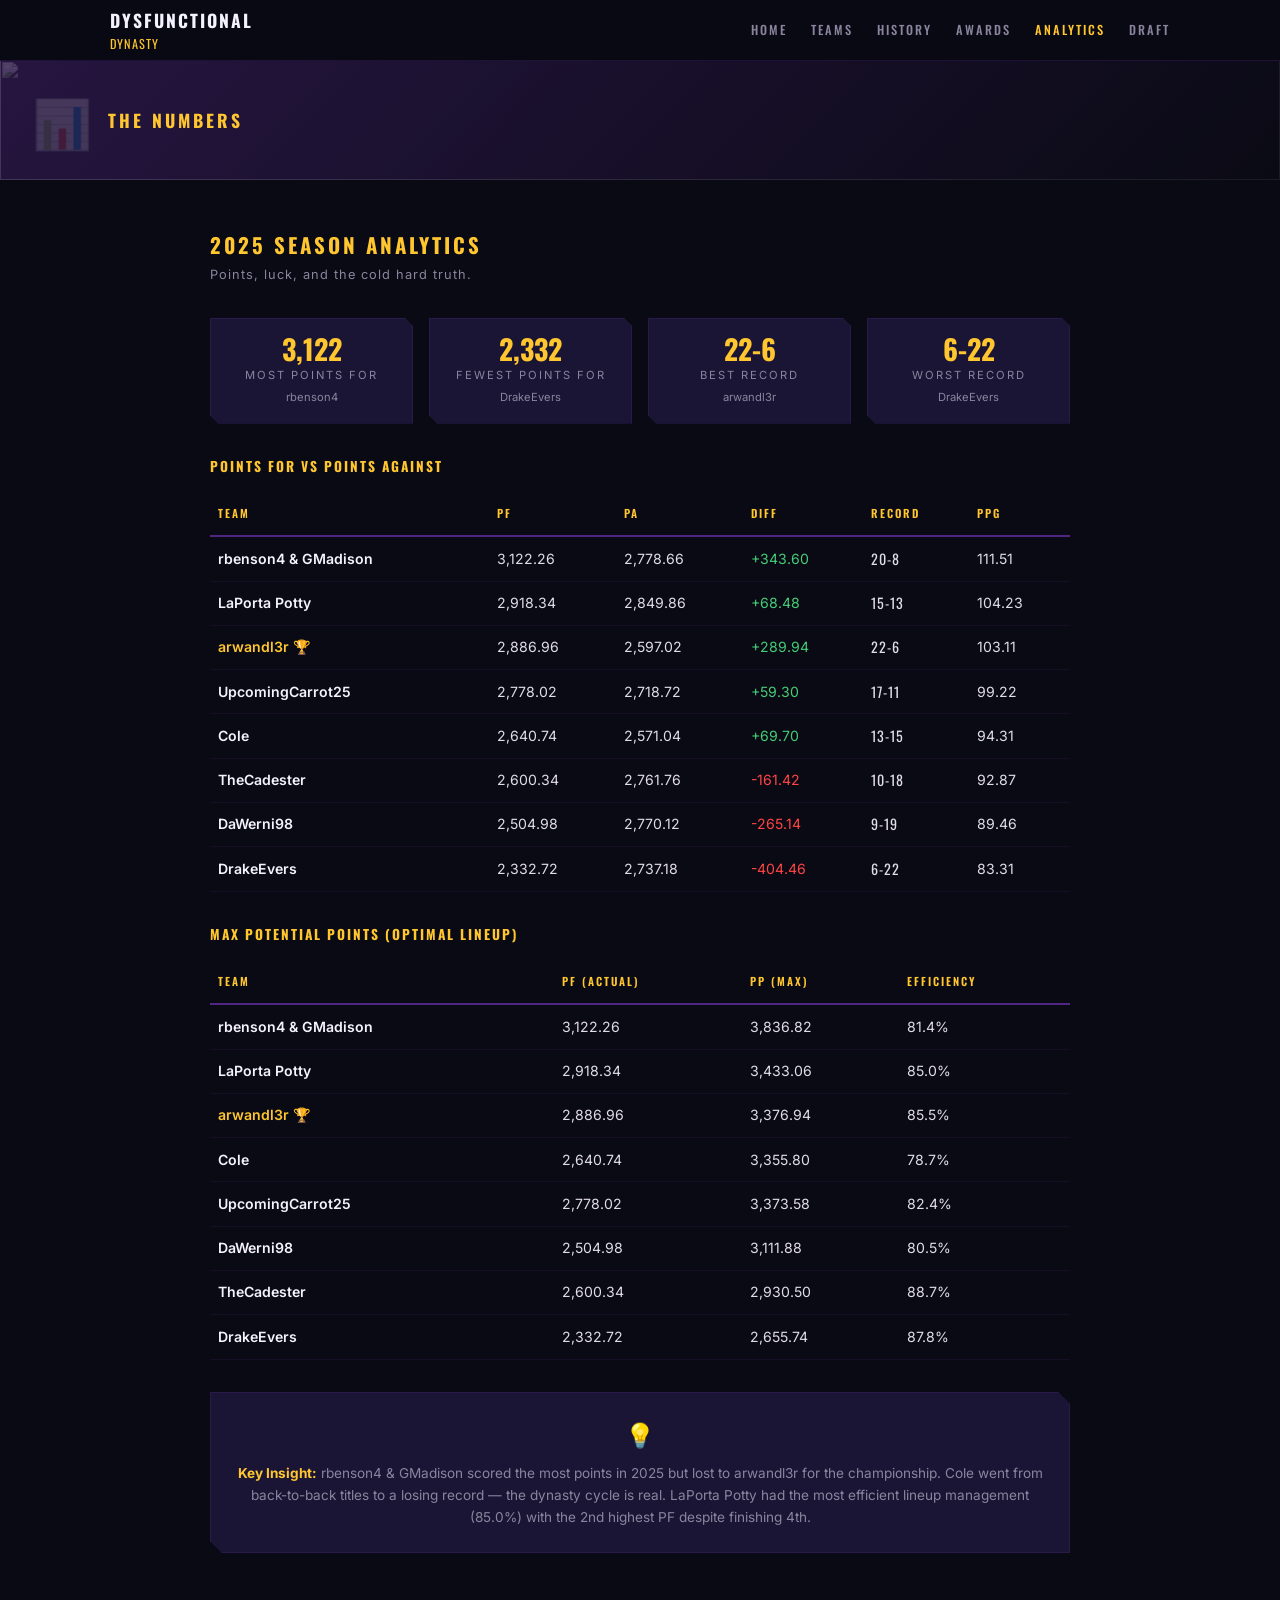
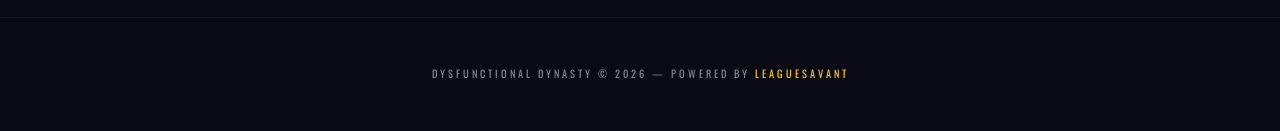
==== analytics.html @ bd943bfa "Dysfunctional Dynasty — full league site" ====
<!DOCTYPE html>
<html lang="en">
<head>
  <meta charset="UTF-8">
  <meta name="viewport" content="width=device-width, initial-scale=1.0">
  <title>Analytics — Dysfunctional Dynasty</title>
  <link rel="stylesheet" href="css/style.css">
  <link href="https://fonts.googleapis.com/css2?family=Oswald:wght@400;500;600;700&family=Inter:wght@300;400;500;600;700&display=swap" rel="stylesheet">
</head>
<body>

<nav class="nav">
  <div class="nav-inner">
    <a href="index.html" class="nav-logo">DYSFUNCTIONAL<span>DYNASTY</span></a>
    <div class="nav-toggle" onclick="this.nextElementSibling.classList.toggle('open')"><span></span><span></span><span></span></div>
    <div class="nav-links">
      <a href="index.html">Home</a>
      <a href="teams.html">Teams</a>
      <a href="history.html">History</a>
      <a href="awards.html">Awards</a>
      <a href="analytics.html" class="active">Analytics</a>
      <a href="draft.html">Draft</a>
    </div>
  </div>
</nav>

<div class="section-divider" style="margin-top:60px;">
  <img src="https://images.unsplash.com/photo-1551958219-acbc608c6377?w=1200&q=80" alt="">
  <div class="section-divider-overlay">
    <div class="num">📊</div>
    <h2>The Numbers</h2>
  </div>
</div>

<section class="section">
  <h2 class="section-title">2025 Season Analytics</h2>
  <p class="section-sub">Points, luck, and the cold hard truth.</p>

  <!-- Top-Line Stats -->
  <div class="analytics-grid">
    <div class="stat-card"><div class="val">3,122</div><div class="label">Most Points For</div><div style="font-size:0.7rem;color:var(--text-muted);margin-top:0.25rem;">rbenson4</div></div>
    <div class="stat-card"><div class="val">2,332</div><div class="label">Fewest Points For</div><div style="font-size:0.7rem;color:var(--text-muted);margin-top:0.25rem;">DrakeEvers</div></div>
    <div class="stat-card"><div class="val">22-6</div><div class="label">Best Record</div><div style="font-size:0.7rem;color:var(--text-muted);margin-top:0.25rem;">arwandl3r</div></div>
    <div class="stat-card"><div class="val">6-22</div><div class="label">Worst Record</div><div style="font-size:0.7rem;color:var(--text-muted);margin-top:0.25rem;">DrakeEvers</div></div>
  </div>

  <!-- Points For / Against -->
  <h3 style="font-family:'Oswald',sans-serif;font-size:0.85rem;letter-spacing:2px;color:var(--gold);margin:2rem 0 1rem;text-transform:uppercase;">Points For vs Points Against</h3>

  <div style="overflow-x:auto;">
    <table class="standings-table">
      <thead>
        <tr><th>Team</th><th>PF</th><th>PA</th><th>Diff</th><th>Record</th><th>PPG</th></tr>
      </thead>
      <tbody>
        <tr><td class="team-name">rbenson4 & GMadison</td><td>3,122.26</td><td>2,778.66</td><td style="color:var(--green);">+343.60</td><td class="record">20-8</td><td>111.51</td></tr>
        <tr><td class="team-name">LaPorta Potty</td><td>2,918.34</td><td>2,849.86</td><td style="color:var(--green);">+68.48</td><td class="record">15-13</td><td>104.23</td></tr>
        <tr><td class="team-name champ">arwandl3r 🏆</td><td>2,886.96</td><td>2,597.02</td><td style="color:var(--green);">+289.94</td><td class="record">22-6</td><td>103.11</td></tr>
        <tr><td class="team-name">UpcomingCarrot25</td><td>2,778.02</td><td>2,718.72</td><td style="color:var(--green);">+59.30</td><td class="record">17-11</td><td>99.22</td></tr>
        <tr><td class="team-name">Cole</td><td>2,640.74</td><td>2,571.04</td><td style="color:var(--green);">+69.70</td><td class="record">13-15</td><td>94.31</td></tr>
        <tr><td class="team-name">TheCadester</td><td>2,600.34</td><td>2,761.76</td><td style="color:var(--red);">-161.42</td><td class="record">10-18</td><td>92.87</td></tr>
        <tr><td class="team-name">DaWerni98</td><td>2,504.98</td><td>2,770.12</td><td style="color:var(--red);">-265.14</td><td class="record">9-19</td><td>89.46</td></tr>
        <tr><td class="team-name">DrakeEvers</td><td>2,332.72</td><td>2,737.18</td><td style="color:var(--red);">-404.46</td><td class="record">6-22</td><td>83.31</td></tr>
      </tbody>
    </table>
  </div>

  <!-- Potential Points -->
  <h3 style="font-family:'Oswald',sans-serif;font-size:0.85rem;letter-spacing:2px;color:var(--gold);margin:2rem 0 1rem;text-transform:uppercase;">Max Potential Points (Optimal Lineup)</h3>

  <div style="overflow-x:auto;">
    <table class="standings-table">
      <thead>
        <tr><th>Team</th><th>PF (Actual)</th><th>PP (Max)</th><th>Efficiency</th></tr>
      </thead>
      <tbody>
        <tr><td class="team-name">rbenson4 & GMadison</td><td>3,122.26</td><td>3,836.82</td><td>81.4%</td></tr>
        <tr><td class="team-name">LaPorta Potty</td><td>2,918.34</td><td>3,433.06</td><td>85.0%</td></tr>
        <tr><td class="team-name champ">arwandl3r 🏆</td><td>2,886.96</td><td>3,376.94</td><td>85.5%</td></tr>
        <tr><td class="team-name">Cole</td><td>2,640.74</td><td>3,355.80</td><td>78.7%</td></tr>
        <tr><td class="team-name">UpcomingCarrot25</td><td>2,778.02</td><td>3,373.58</td><td>82.4%</td></tr>
        <tr><td class="team-name">DaWerni98</td><td>2,504.98</td><td>3,111.88</td><td>80.5%</td></tr>
        <tr><td class="team-name">TheCadester</td><td>2,600.34</td><td>2,930.50</td><td>88.7%</td></tr>
        <tr><td class="team-name">DrakeEvers</td><td>2,332.72</td><td>2,655.74</td><td>87.8%</td></tr>
      </tbody>
    </table>
  </div>

  <div class="card" style="margin-top:2rem;text-align:center;">
    <div style="font-size:1.5rem;margin-bottom:0.5rem;">💡</div>
    <p style="color:var(--text-muted);font-size:0.85rem;">
      <strong style="color:var(--gold);">Key Insight:</strong> rbenson4 & GMadison scored the most points in 2025 but lost to arwandl3r for the championship. Cole went from back-to-back titles to a losing record — the dynasty cycle is real. LaPorta Potty had the most efficient lineup management (85.0%) with the 2nd highest PF despite finishing 4th.
    </p>
  </div>
</section>

<footer>Dysfunctional Dynasty &copy; 2026 — Powered by <span>LeagueSavant</span></footer>

</body>
</html>
---- css/style.css ----
/* ============================================
   DYSFUNCTIONAL DYNASTY — Vikings Theme
   Purple & Gold / Dark Mode
   ============================================ */

:root {
  --bg: #0a0a14;
  --bg-alt: #12102a;
  --card: #1a1535;
  --card-hover: #221d42;
  --purple: #4F2683;
  --purple-dark: #3a1d62;
  --purple-light: #6b3fa0;
  --gold: #FFC62F;
  --gold-dark: #d4a520;
  --gold-soft: rgba(255,198,47,0.08);
  --gold-glow: rgba(255,198,47,0.15);
  --text: #e0dce8;
  --text-muted: #8a849e;
  --white: #f5f2ff;
  --border: rgba(79,38,131,0.3);
  --border-gold: rgba(255,198,47,0.2);
  --shadow: 0 2px 12px rgba(0,0,0,0.3);
  --shadow-lg: 0 8px 30px rgba(0,0,0,0.4);
  --red: #ff4444;
  --green: #44cc77;
}

*, *::before, *::after { box-sizing: border-box; margin: 0; padding: 0; }
html { scroll-behavior: smooth; }

body {
  font-family: 'Inter', -apple-system, sans-serif;
  background: var(--bg);
  color: var(--text);
  line-height: 1.6;
  -webkit-font-smoothing: antialiased;
}

a { text-decoration: none; color: inherit; }
ul { list-style: none; }
img { max-width: 100%; display: block; }

h1, h2, h3, h4 {
  font-family: 'Oswald', sans-serif;
  font-weight: 700;
  text-transform: uppercase;
}

/* === NAV === */
.nav {
  position: fixed;
  top: 0; left: 0; right: 0;
  z-index: 100;
  background: rgba(10,10,20,0.95);
  backdrop-filter: blur(12px);
  border-bottom: 1px solid var(--border);
}
.nav-inner {
  max-width: 1100px;
  margin: 0 auto;
  display: flex;
  align-items: center;
  justify-content: space-between;
  padding: 0 1.25rem;
  height: 60px;
}
.nav-logo {
  font-family: 'Oswald', sans-serif;
  font-size: 1.1rem;
  font-weight: 700;
  letter-spacing: 2px;
  color: var(--white);
}
.nav-logo span { color: var(--gold); font-size: 0.7em; display: block; letter-spacing: 1px; font-weight: 400; }
.nav-links { display: flex; gap: 1.5rem; }
.nav-links a {
  font-family: 'Oswald', sans-serif;
  font-size: 0.78rem;
  font-weight: 500;
  letter-spacing: 2px;
  text-transform: uppercase;
  color: var(--text-muted);
  transition: color 0.2s;
}
.nav-links a:hover, .nav-links a.active { color: var(--gold); }

.nav-toggle { display: none; cursor: pointer; }
.nav-toggle span { display: block; width: 22px; height: 2px; background: var(--gold); margin: 5px 0; transition: 0.3s; }

@media (max-width: 700px) {
  .nav-toggle { display: block; }
  .nav-links {
    display: none;
    position: absolute;
    top: 60px; left: 0; right: 0;
    background: rgba(10,10,20,0.98);
    flex-direction: column;
    padding: 1rem 1.25rem;
    gap: 0.75rem;
    border-bottom: 1px solid var(--border);
  }
  .nav-links.open { display: flex; }
}

/* === HERO === */
.hero {
  position: relative;
  min-height: 85vh;
  display: flex;
  align-items: center;
  justify-content: center;
  text-align: center;
  overflow: hidden;
  background: linear-gradient(165deg, var(--bg) 0%, var(--bg-alt) 50%, var(--bg) 100%);
  padding-top: 60px;
}
.hero::before {
  content: '';
  position: absolute;
  top: 0; left: 0; right: 0; bottom: 0;
  background: url('https://images.unsplash.com/photo-1566577739112-5180d4bf9390?w=1600&q=80') center/cover;
  opacity: 0.08;
  filter: grayscale(20%);
}
.hero::after {
  content: '';
  position: absolute;
  bottom: 0; left: 0; right: 0;
  height: 250px;
  background: linear-gradient(transparent, var(--bg));
}
.hero-content { position: relative; z-index: 2; padding: 2rem 1.25rem; }

/* === SECTIONS === */
.section { max-width: 900px; margin: 0 auto; padding: 3rem 1.25rem; }
.section-title {
  font-size: 1.3rem;
  letter-spacing: 3px;
  color: var(--gold);
  margin-bottom: 0.25rem;
}
.section-sub {
  font-size: 0.8rem;
  color: var(--text-muted);
  letter-spacing: 1px;
  margin-bottom: 2rem;
}
.gold-line {
  width: 50px;
  height: 3px;
  background: var(--gold);
  margin-bottom: 1.5rem;
}

/* === CARDS === */
.card {
  background: var(--card);
  border: 1px solid var(--border);
  padding: 1.5rem;
  margin-bottom: 1rem;
  transition: all 0.2s;
  clip-path: polygon(0 0, calc(100% - 12px) 0, 100% 12px, 100% 100%, 12px 100%, 0 calc(100% - 12px));
}
.card:hover { border-color: var(--border-gold); background: var(--card-hover); }

/* === TABLES === */
.standings-table {
  width: 100%;
  border-collapse: collapse;
  font-size: 0.88rem;
}
.standings-table th {
  font-family: 'Oswald', sans-serif;
  font-size: 0.7rem;
  font-weight: 600;
  letter-spacing: 2px;
  text-transform: uppercase;
  color: var(--gold);
  text-align: left;
  padding: 0.75rem 0.5rem;
  border-bottom: 2px solid var(--purple);
}
.standings-table td {
  padding: 0.65rem 0.5rem;
  border-bottom: 1px solid rgba(79,38,131,0.15);
  color: var(--text);
}
.standings-table tr:hover td { background: var(--gold-soft); }
.standings-table .rank {
  font-family: 'Oswald', sans-serif;
  font-weight: 700;
  color: var(--gold);
  width: 30px;
}
.standings-table .team-name { font-weight: 600; color: var(--white); }
.standings-table .record { font-family: 'Oswald', sans-serif; letter-spacing: 1px; }
.standings-table .champ { color: var(--gold); }

/* === CHAMPION BANNER === */
.champ-banner {
  background: linear-gradient(135deg, var(--purple-dark), var(--card));
  border: 2px solid var(--gold);
  padding: 2rem;
  text-align: center;
  margin-bottom: 2rem;
  position: relative;
  overflow: hidden;
  clip-path: polygon(0 0, calc(100% - 16px) 0, 100% 16px, 100% 100%, 16px 100%, 0 calc(100% - 16px));
}
.champ-banner::before {
  content: '';
  position: absolute;
  top: 0; left: 0; right: 0; bottom: 0;
  background: radial-gradient(ellipse at center, rgba(255,198,47,0.06) 0%, transparent 70%);
}
.champ-banner .trophy { font-size: 3rem; margin-bottom: 0.5rem; }
.champ-banner h3 {
  font-size: 0.7rem;
  letter-spacing: 4px;
  color: var(--gold);
  margin-bottom: 0.25rem;
}
.champ-banner .champ-name {
  font-family: 'Oswald', sans-serif;
  font-size: clamp(1.75rem, 5vw, 2.5rem);
  font-weight: 700;
  color: var(--white);
}
.champ-banner .champ-record {
  font-family: 'Oswald', sans-serif;
  font-size: 1rem;
  color: var(--gold);
  letter-spacing: 2px;
  margin-top: 0.25rem;
}

/* === SECTION DIVIDERS === */
.section-divider {
  position: relative;
  height: 120px;
  overflow: hidden;
  margin: 2rem 0 0;
}
.section-divider img {
  width: 100%;
  height: 100%;
  object-fit: cover;
  filter: grayscale(30%) brightness(0.35);
}
.section-divider-overlay {
  position: absolute;
  top: 0; left: 0; right: 0; bottom: 0;
  background: linear-gradient(135deg, rgba(79,38,131,0.4), rgba(10,10,20,0.7));
  display: flex;
  align-items: center;
  padding: 0 2rem;
}
.section-divider .num {
  font-family: 'Oswald', sans-serif;
  font-size: 3rem;
  font-weight: 700;
  color: rgba(255,198,47,0.15);
  margin-right: 1rem;
  line-height: 1;
}
.section-divider h2 {
  font-size: 1.1rem;
  letter-spacing: 3px;
  color: var(--gold);
}

/* === TEAM CARDS === */
.team-grid { display: grid; grid-template-columns: repeat(auto-fill, minmax(280px, 1fr)); gap: 1rem; }
.team-card {
  background: var(--card);
  border: 1px solid var(--border);
  padding: 1.25rem;
  transition: all 0.2s;
  clip-path: polygon(0 0, calc(100% - 10px) 0, 100% 10px, 100% 100%, 10px 100%, 0 calc(100% - 10px));
}
.team-card:hover { border-color: var(--border-gold); transform: translateY(-2px); }
.team-card .owner {
  font-family: 'Oswald', sans-serif;
  font-size: 1.1rem;
  font-weight: 600;
  color: var(--white);
}
.team-card .team-label {
  font-size: 0.78rem;
  color: var(--gold);
  font-style: italic;
  margin-bottom: 0.5rem;
}
.team-card .record-line {
  font-family: 'Oswald', sans-serif;
  font-size: 0.85rem;
  color: var(--text);
  letter-spacing: 1px;
}
.team-card .pts {
  font-size: 0.75rem;
  color: var(--text-muted);
}

/* === HISTORY TIMELINE === */
.timeline-item {
  background: var(--card);
  border-left: 3px solid var(--gold);
  padding: 1.25rem 1.5rem;
  margin-bottom: 1.5rem;
  margin-left: 1rem;
  position: relative;
}
.timeline-item::before {
  content: '';
  position: absolute;
  left: -9px;
  top: 1.5rem;
  width: 14px;
  height: 14px;
  background: var(--gold);
  clip-path: polygon(50% 0%, 100% 50%, 50% 100%, 0% 50%);
}
.timeline-item .year {
  font-family: 'Oswald', sans-serif;
  font-size: 1.5rem;
  font-weight: 700;
  color: var(--gold);
}
.timeline-item .winner {
  font-size: 1rem;
  color: var(--white);
  font-weight: 600;
  margin: 0.25rem 0;
}
.timeline-item .details { font-size: 0.82rem; color: var(--text-muted); }

/* === ANALYTICS === */
.analytics-grid { display: grid; grid-template-columns: repeat(auto-fill, minmax(200px, 1fr)); gap: 1rem; margin-bottom: 2rem; }
.stat-card {
  background: var(--card);
  border: 1px solid var(--border);
  padding: 1rem;
  text-align: center;
  clip-path: polygon(0 0, calc(100% - 8px) 0, 100% 8px, 100% 100%, 8px 100%, 0 calc(100% - 8px));
}
.stat-card .val {
  font-family: 'Oswald', sans-serif;
  font-size: 1.75rem;
  font-weight: 700;
  color: var(--gold);
  line-height: 1;
}
.stat-card .label {
  font-size: 0.7rem;
  letter-spacing: 2px;
  text-transform: uppercase;
  color: var(--text-muted);
  margin-top: 0.25rem;
}

/* === COUNTDOWN === */
.countdown {
  display: flex;
  gap: clamp(0.5rem, 3vw, 1.5rem);
  justify-content: center;
  flex-wrap: wrap;
  margin: 2rem 0;
}
.countdown-box {
  background: rgba(79,38,131,0.3);
  border: 1px solid var(--border-gold);
  padding: 1rem 1.25rem;
  min-width: 80px;
  text-align: center;
  clip-path: polygon(0 0, calc(100% - 6px) 0, 100% 6px, 100% 100%, 6px 100%, 0 calc(100% - 6px));
}
.countdown-box .num {
  font-family: 'Oswald', sans-serif;
  font-size: clamp(1.75rem, 5vw, 2.5rem);
  font-weight: 700;
  color: var(--gold);
  line-height: 1;
}
.countdown-box .unit {
  font-size: 0.6rem;
  letter-spacing: 2px;
  text-transform: uppercase;
  color: var(--text-muted);
  margin-top: 0.2rem;
}

/* === BUTTONS === */
.btn {
  display: inline-block;
  font-family: 'Oswald', sans-serif;
  font-size: 0.82rem;
  font-weight: 600;
  letter-spacing: 2px;
  text-transform: uppercase;
  padding: 0.75rem 2rem;
  transition: all 0.25s;
  cursor: pointer;
  border: none;
  clip-path: polygon(0 0, calc(100% - 8px) 0, 100% 8px, 100% 100%, 8px 100%, 0 calc(100% - 8px));
}
.btn-gold { background: var(--gold); color: var(--bg); }
.btn-gold:hover { background: var(--gold-dark); transform: translateY(-1px); }
.btn-outline {
  background: transparent;
  border: 1px solid var(--gold);
  color: var(--gold);
}

/* === FOOTER === */
footer {
  text-align: center;
  padding: 3rem 1rem;
  font-family: 'Oswald', sans-serif;
  font-size: 0.65rem;
  letter-spacing: 3px;
  text-transform: uppercase;
  color: var(--text-muted);
  border-top: 1px solid var(--border);
}
footer span { color: var(--gold); }

/* === FORMAT INFO === */
.format-grid {
  display: grid;
  grid-template-columns: repeat(auto-fill, minmax(160px, 1fr));
  gap: 0.75rem;
  margin-top: 1.5rem;
}
.format-item {
  background: var(--card);
  border: 1px solid var(--border);
  padding: 0.75rem;
  text-align: center;
}
.format-item .val {
  font-family: 'Oswald', sans-serif;
  font-size: 1.1rem;
  font-weight: 600;
  color: var(--gold);
}
.format-item .label {
  font-size: 0.7rem;
  color: var(--text-muted);
  text-transform: uppercase;
  letter-spacing: 1px;
}
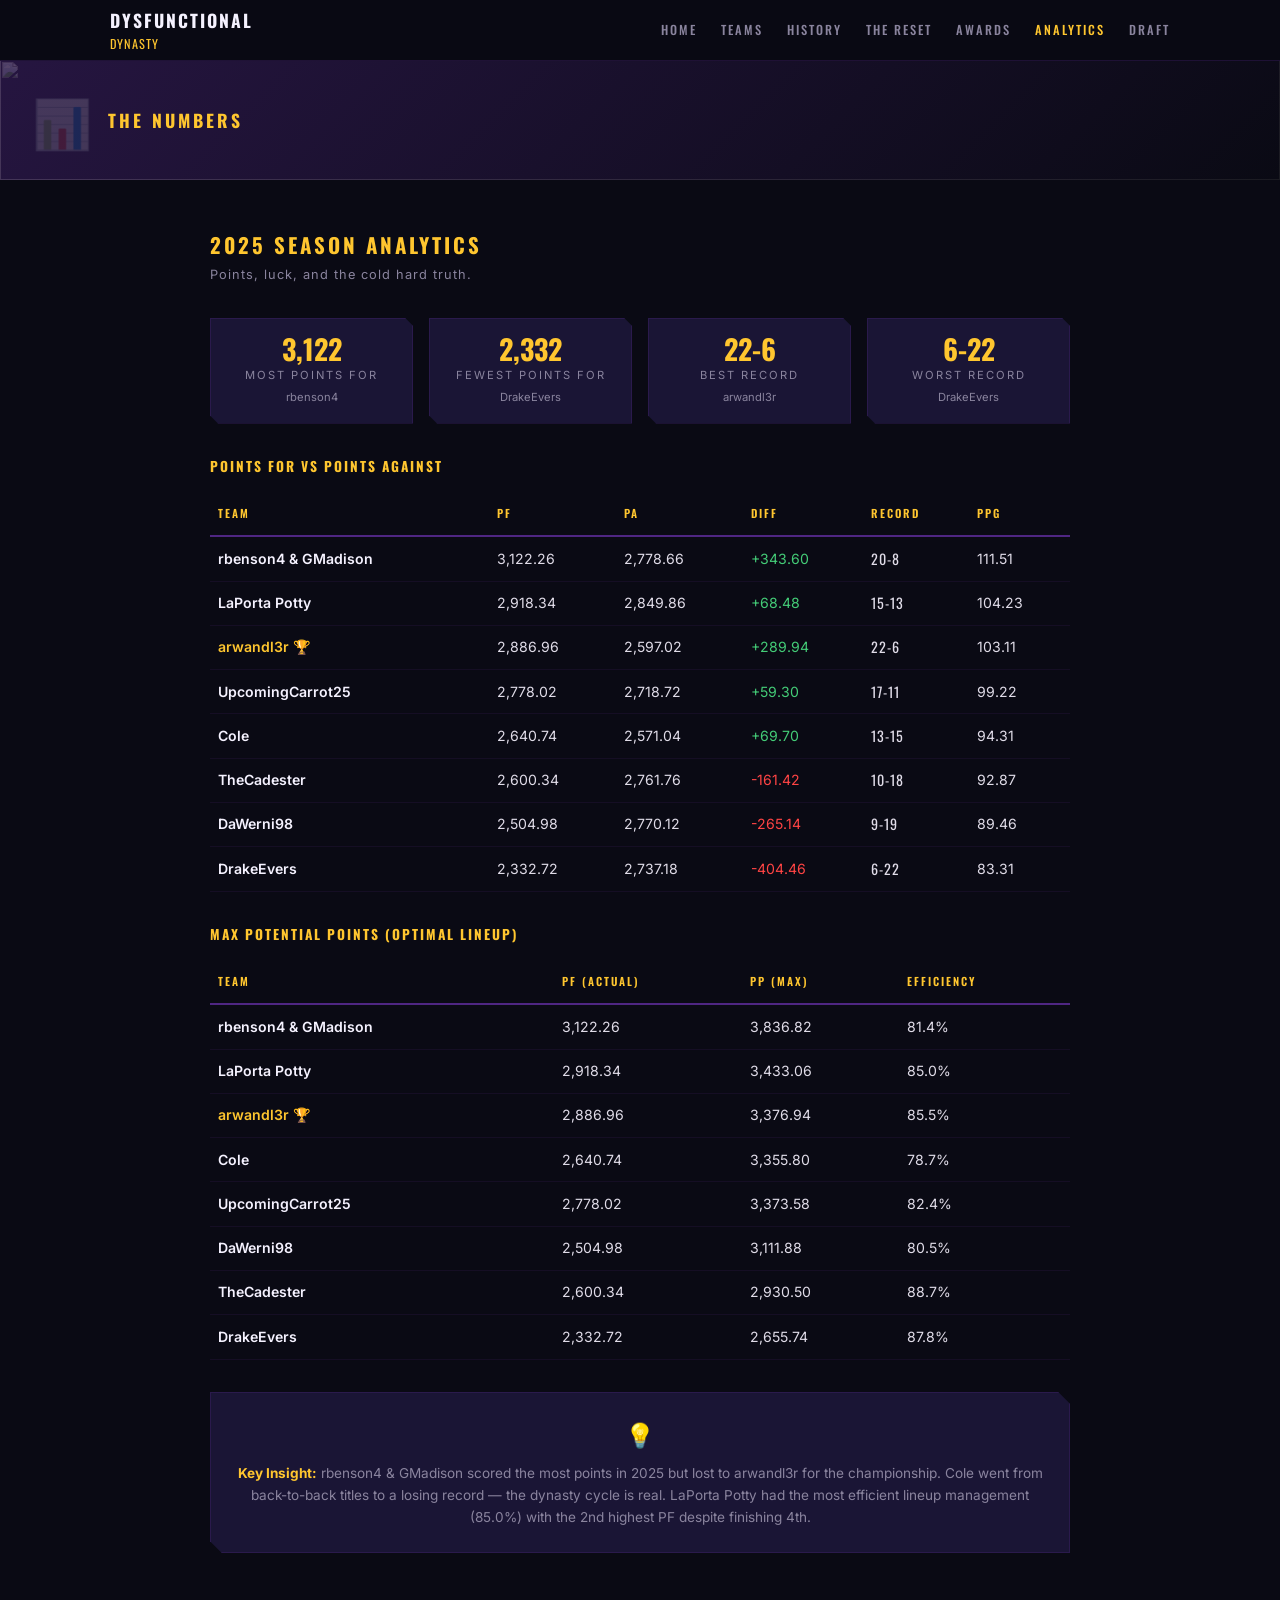
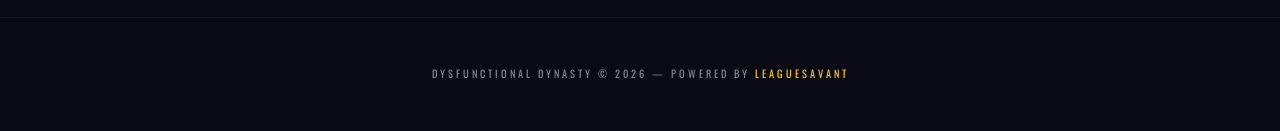
==== commit 315e08ca: "The Reset — full redraft page with rosters, decisions, aftermath" ====
--- a/analytics.html
+++ b/analytics.html
@@ -17,7 +17,8 @@
       <a href="index.html">Home</a>
       <a href="teams.html">Teams</a>
       <a href="history.html">History</a>
-      <a href="awards.html">Awards</a>
+      <a href="reset.html">The Reset</a>
+        <a href="awards.html">Awards</a>
       <a href="analytics.html" class="active">Analytics</a>
       <a href="draft.html">Draft</a>
     </div>
